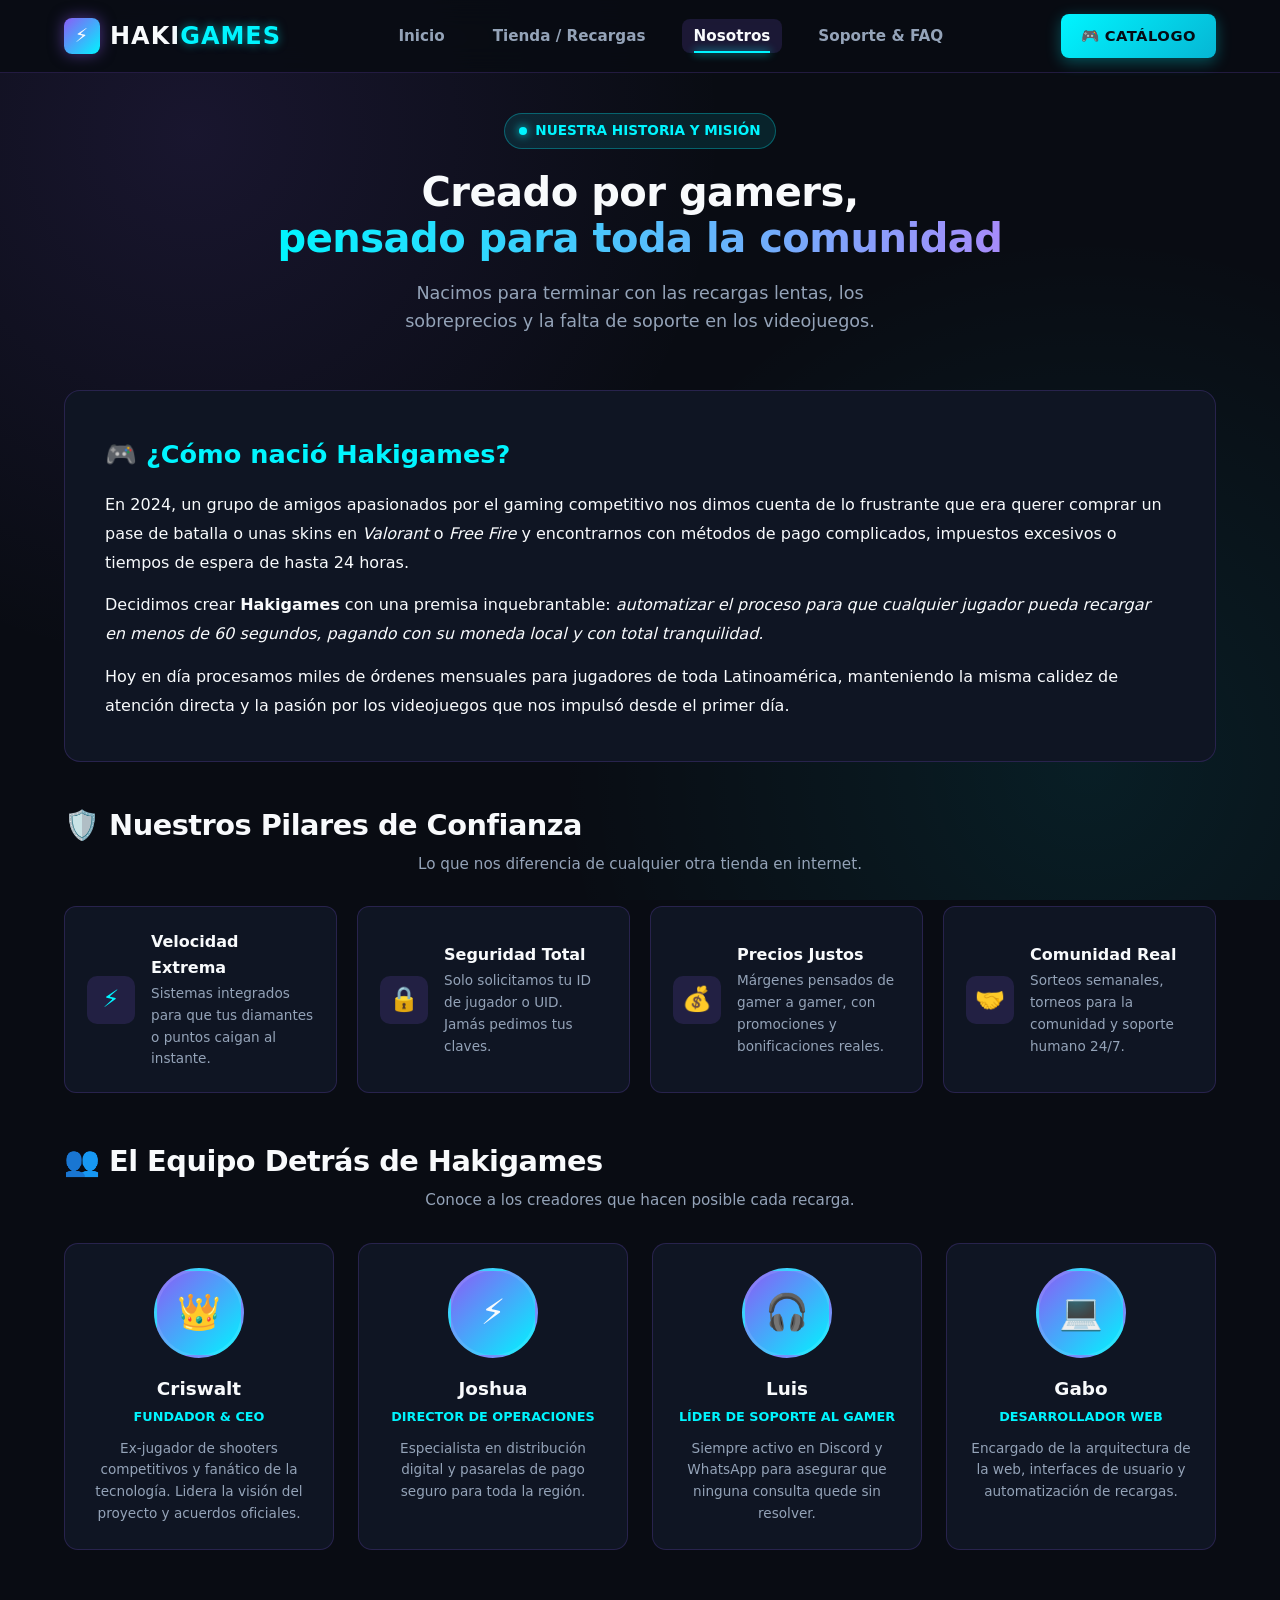
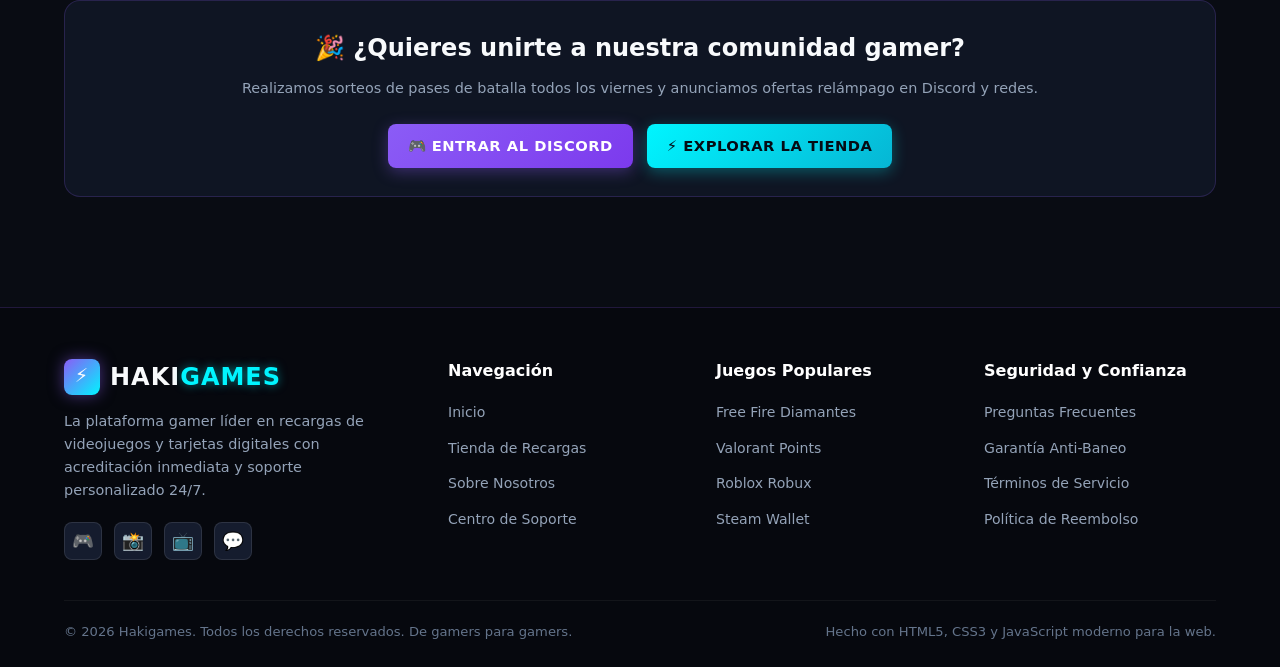
==== sitio_web/nosotros.html @ 8029b472 "docs: completar README con features, estructura y guia de inicio" ====
<!DOCTYPE html>
<html lang="es">
<head>
  <meta charset="UTF-8">
  <meta http-equiv="X-UA-Compatible" content="IE=edge">
  <meta name="viewport" content="width=device-width, initial-scale=1.0">
  <link rel="icon" href="images/html.png">
  <title>Sobre Nosotros | HAKIGAMES</title>
  <!-- Estilos Gamer Modernos -->
  <link rel="stylesheet" href="css/style.css">
</head>
<body>

  <!-- ==========================================
       HEADER & NAVEGACIÓN
       ========================================== -->
  <header class="site-header">
    <div class="container nav-container">
      <a href="index.html" class="brand-logo">
        <span class="logo-icon">⚡</span>
        <span class="brand-name">HAKI<span class="brand-highlight">GAMES</span></span>
      </a>

      <nav class="main-nav">
        <ul>
          <li><a href="index.html">Inicio</a></li>
          <li><a href="tienda.html">Tienda / Recargas</a></li>
          <li><a href="nosotros.html" class="active">Nosotros</a></li>
          <li><a href="contacto.html">Soporte & FAQ</a></li>
        </ul>
      </nav>

      <div class="nav-actions">
        <a href="tienda.html" class="btn btn-cyan">🎮 Catálogo</a>
        <button class="mobile-menu-btn" aria-label="Abrir menú">☰</button>
      </div>
    </div>
  </header>

  <main class="container">
    <!-- ==========================================
         HERO NOSOTROS
         ========================================== -->
    <div class="about-hero">
      <div class="hero-tag">
        <span class="pulse"></span>
        Nuestra Historia y Misión
      </div>
      <h1 class="hero-title" style="font-size: 2.5rem;">
        Creado por gamers, <br>
        <span class="text-gradient">pensado para toda la comunidad</span>
      </h1>
      <p class="hero-subtitle" style="margin: 0 auto 35px;">
        Nacimos para terminar con las recargas lentas, los sobreprecios y la falta de soporte en los videojuegos.
      </p>
    </div>

    <!-- ==========================================
         HISTORIA DE HAKIGAMES
         ========================================== -->
    <section class="story-box">
      <h3>🎮 ¿Cómo nació Hakigames?</h3>
      <p style="margin-bottom: 14px;">
        En 2024, un grupo de amigos apasionados por el gaming competitivo nos dimos cuenta de lo frustrante que era querer comprar un pase de batalla o unas skins en <em>Valorant</em> o <em>Free Fire</em> y encontrarnos con métodos de pago complicados, impuestos excesivos o tiempos de espera de hasta 24 horas.
      </p>
      <p style="margin-bottom: 14px;">
        Decidimos crear <strong>Hakigames</strong> con una premisa inquebrantable: <em>automatizar el proceso para que cualquier jugador pueda recargar en menos de 60 segundos, pagando con su moneda local y con total tranquilidad.</em>
      </p>
      <p>
        Hoy en día procesamos miles de órdenes mensuales para jugadores de toda Latinoamérica, manteniendo la misma calidez de atención directa y la pasión por los videojuegos que nos impulsó desde el primer día.
      </p>
    </section>

    <!-- ==========================================
         NUESTROS PILARES
         ========================================== -->
    <section style="margin-bottom: 45px;">
      <div class="section-title-wrap" style="text-align: center; margin-bottom: 30px;">
        <h2>🛡️ Nuestros Pilares de Confianza</h2>
        <p>Lo que nos diferencia de cualquier otra tienda en internet.</p>
      </div>

      <div class="trust-grid">
        <div class="trust-card">
          <div class="trust-icon">⚡</div>
          <div class="trust-info">
            <h4>Velocidad Extrema</h4>
            <p>Sistemas integrados para que tus diamantes o puntos caigan al instante.</p>
          </div>
        </div>

        <div class="trust-card">
          <div class="trust-icon">🔒</div>
          <div class="trust-info">
            <h4>Seguridad Total</h4>
            <p>Solo solicitamos tu ID de jugador o UID. Jamás pedimos tus claves.</p>
          </div>
        </div>

        <div class="trust-card">
          <div class="trust-icon">💰</div>
          <div class="trust-info">
            <h4>Precios Justos</h4>
            <p>Márgenes pensados de gamer a gamer, con promociones y bonificaciones reales.</p>
          </div>
        </div>

        <div class="trust-card">
          <div class="trust-icon">🤝</div>
          <div class="trust-info">
            <h4>Comunidad Real</h4>
            <p>Sorteos semanales, torneos para la comunidad y soporte humano 24/7.</p>
          </div>
        </div>
      </div>
    </section>

    <!-- ==========================================
         EQUIPO FUNDADOR
         ========================================== -->
    <section style="margin-bottom: 50px;">
      <div class="section-title-wrap" style="text-align: center; margin-bottom: 30px;">
        <h2>👥 El Equipo Detrás de Hakigames</h2>
        <p>Conoce a los creadores que hacen posible cada recarga.</p>
      </div>

      <div class="team-grid">
        <!-- Miembro 1 -->
        <article class="team-card">
          <div class="team-avatar">👑</div>
          <h4>Criswalt</h4>
          <div class="team-role">Fundador & CEO</div>
          <p>Ex-jugador de shooters competitivos y fanático de la tecnología. Lidera la visión del proyecto y acuerdos oficiales.</p>
        </article>

        <!-- Miembro 2 -->
        <article class="team-card">
          <div class="team-avatar">⚡</div>
          <h4>Joshua</h4>
          <div class="team-role">Director de Operaciones</div>
          <p>Especialista en distribución digital y pasarelas de pago seguro para toda la región.</p>
        </article>

        <!-- Miembro 3 -->
        <article class="team-card">
          <div class="team-avatar">🎧</div>
          <h4>Luis</h4>
          <div class="team-role">Líder de Soporte al Gamer</div>
          <p>Siempre activo en Discord y WhatsApp para asegurar que ninguna consulta quede sin resolver.</p>
        </article>

        <!-- Miembro 4 -->
        <article class="team-card">
          <div class="team-avatar">💻</div>
          <h4>Gabo</h4>
          <div class="team-role">Desarrollador Web</div>
          <p>Encargado de la arquitectura de la web, interfaces de usuario y automatización de recargas.</p>
        </article>
      </div>
    </section>

    <!-- ==========================================
         CALL TO ACTION COMUNIDAD
         ========================================== -->
    <section class="payments-box" style="margin-bottom: 50px;">
      <h3 style="font-size: 1.5rem; margin-bottom: 10px;">🎉 ¿Quieres unirte a nuestra comunidad gamer?</h3>
      <p style="margin-bottom: 24px;">
        Realizamos sorteos de pases de batalla todos los viernes y anunciamos ofertas relámpago en Discord y redes.
      </p>
      <div style="display: flex; gap: 14px; justify-content: center; flex-wrap: wrap;">
        <a href="https://discord.com" target="_blank" class="btn btn-primary">🎮 Entrar al Discord</a>
        <a href="tienda.html" class="btn btn-cyan">⚡ Explorar la Tienda</a>
      </div>
    </section>
  </main>

  <!-- ==========================================
       FOOTER UNIFICADO
       ========================================== -->
  <footer class="site-footer">
    <div class="container footer-grid">
      <div class="footer-brand">
        <div class="brand-logo">
          <span class="logo-icon">⚡</span>
          <span class="brand-name">HAKI<span class="brand-highlight">GAMES</span></span>
        </div>
        <p>La plataforma gamer líder en recargas de videojuegos y tarjetas digitales con acreditación inmediata y soporte personalizado 24/7.</p>
        <div class="social-links">
          <a href="https://discord.com" target="_blank" class="social-pill" title="Discord">🎮</a>
          <a href="https://instagram.com" target="_blank" class="social-pill" title="Instagram">📸</a>
          <a href="https://youtube.com" target="_blank" class="social-pill" title="YouTube">📺</a>
          <a href="https://whatsapp.com" target="_blank" class="social-pill" title="WhatsApp">💬</a>
        </div>
      </div>

      <div class="footer-col">
        <h4>Navegación</h4>
        <ul>
          <li><a href="index.html">Inicio</a></li>
          <li><a href="tienda.html">Tienda de Recargas</a></li>
          <li><a href="nosotros.html">Sobre Nosotros</a></li>
          <li><a href="contacto.html">Centro de Soporte</a></li>
        </ul>
      </div>

      <div class="footer-col">
        <h4>Juegos Populares</h4>
        <ul>
          <li><a href="tienda.html">Free Fire Diamantes</a></li>
          <li><a href="tienda.html">Valorant Points</a></li>
          <li><a href="tienda.html">Roblox Robux</a></li>
          <li><a href="tienda.html">Steam Wallet</a></li>
        </ul>
      </div>

      <div class="footer-col">
        <h4>Seguridad y Confianza</h4>
        <ul>
          <li><a href="contacto.html">Preguntas Frecuentes</a></li>
          <li><a href="contacto.html">Garantía Anti-Baneo</a></li>
          <li><a href="contacto.html">Términos de Servicio</a></li>
          <li><a href="contacto.html">Política de Reembolso</a></li>
        </ul>
      </div>
    </div>

    <div class="container footer-bottom">
      <div>© 2026 Hakigames. Todos los derechos reservados. De gamers para gamers.</div>
      <div>Hecho con HTML5, CSS3 y JavaScript moderno para la web.</div>
    </div>
  </footer>

  <script src="js/main.js"></script>
</body>
</html>
---- sitio_web/css/style.css ----
/* ===================================================================
   HAKIGAMES - ESTILOS PRINCIPALES
   Inspirado en el diseño gamer profesional de plataformas como BONOX
   =================================================================== */

:root {
  /* Paleta de colores */
  --bg-dark: #090c13;
  --bg-surface: #0f1523;
  --bg-card: #151c2e;
  --bg-card-hover: #1c253d;
  --border-color: rgba(139, 92, 246, 0.2);
  --border-glow: rgba(0, 245, 255, 0.4);

  /* Acentos */
  --accent-purple: #8b5cf6;
  --accent-purple-light: #a78bfa;
  --accent-cyan: #00f5ff;
  --accent-cyan-dark: #06b6d4;
  --accent-green: #10b981;
  --accent-amber: #f59e0b;
  --accent-red: #ef4444;

  /* Texto */
  --text-primary: #f8fafc;
  --text-secondary: #94a3b8;
  --text-muted: #64748b;

  /* Tipografía y medidas */
  --font-main: 'Segoe UI', system-ui, -apple-system, BlinkMacSystemFont, Roboto, sans-serif;
  --font-gamer: 'Segoe UI', system-ui, sans-serif;
  --transition: all 0.25s cubic-bezier(0.4, 0, 0.2, 1);
  --border-radius: 12px;
  --container-max: 1200px;
}

/* Reset y base */
* {
  margin: 0;
  padding: 0;
  box-sizing: border-box;
}

html {
  scroll-behavior: smooth;
  color-scheme: dark;
}

body {
  font-family: var(--font-main);
  background-color: var(--bg-dark);
  color: var(--text-primary);
  line-height: 1.6;
  min-height: 100vh;
  display: flex;
  flex-direction: column;
  background-image: 
    radial-gradient(circle at 15% 15%, rgba(139, 92, 246, 0.12) 0%, transparent 40%),
    radial-gradient(circle at 85% 85%, rgba(0, 245, 255, 0.08) 0%, transparent 40%);
  background-attachment: fixed;
}

main {
  flex: 1;
}

a {
  color: inherit;
  text-decoration: none;
  transition: var(--transition);
}

img {
  max-width: 100%;
  height: auto;
  display: block;
}

.container {
  width: 90%;
  max-width: var(--container-max);
  margin: 0 auto;
}

/* ===================================================================
   HEADER & NAVEGACIÓN
   =================================================================== */
.site-header {
  position: sticky;
  top: 0;
  z-index: 1000;
  background: rgba(9, 12, 19, 0.88);
  backdrop-filter: blur(14px);
  border-bottom: 1px solid var(--border-color);
}

.nav-container {
  display: flex;
  justify-content: space-between;
  align-items: center;
  height: 72px;
}

/* Logo */
.brand-logo {
  display: flex;
  align-items: center;
  gap: 10px;
  font-size: 1.5rem;
  font-weight: 800;
  letter-spacing: 1px;
  text-transform: uppercase;
}

.brand-logo .logo-icon {
  width: 36px;
  height: 36px;
  background: linear-gradient(135deg, var(--accent-purple), var(--accent-cyan));
  border-radius: 8px;
  display: flex;
  align-items: center;
  justify-content: center;
  font-size: 1.2rem;
  box-shadow: 0 0 15px rgba(139, 92, 246, 0.5);
}

.brand-logo .brand-name {
  color: var(--text-primary);
}

.brand-logo .brand-highlight {
  color: var(--accent-cyan);
  text-shadow: 0 0 10px rgba(0, 245, 255, 0.5);
}

/* Enlaces del Nav */
.main-nav ul {
  display: flex;
  list-style: none;
  gap: 24px;
  align-items: center;
}

.main-nav a {
  font-size: 0.95rem;
  font-weight: 600;
  color: var(--text-secondary);
  padding: 8px 12px;
  border-radius: 8px;
  position: relative;
}

.main-nav a:hover,
.main-nav a.active {
  color: var(--text-primary);
  background: rgba(139, 92, 246, 0.15);
}

.main-nav a.active::after {
  content: '';
  position: absolute;
  bottom: 0;
  left: 12px;
  right: 12px;
  height: 2px;
  background: var(--accent-cyan);
  box-shadow: 0 0 8px var(--accent-cyan);
}

.nav-actions {
  display: flex;
  align-items: center;
  gap: 14px;
}

/* Botón de acción destacado */
.btn {
  display: inline-flex;
  align-items: center;
  justify-content: center;
  gap: 8px;
  padding: 10px 20px;
  border-radius: 8px;
  font-weight: 700;
  font-size: 0.92rem;
  cursor: pointer;
  transition: var(--transition);
  border: none;
  outline: none;
  text-transform: uppercase;
  letter-spacing: 0.5px;
}

.btn-primary {
  background: linear-gradient(135deg, var(--accent-purple), #7c3aed);
  color: #fff;
  box-shadow: 0 4px 15px rgba(139, 92, 246, 0.35);
}

.btn-primary:hover {
  background: linear-gradient(135deg, #9333ea, var(--accent-cyan));
  box-shadow: 0 6px 20px rgba(0, 245, 255, 0.4);
  transform: translateY(-2px);
}

.btn-cyan {
  background: linear-gradient(135deg, var(--accent-cyan), var(--accent-cyan-dark));
  color: #050b14;
  box-shadow: 0 4px 15px rgba(0, 245, 255, 0.3);
}

.btn-cyan:hover {
  background: linear-gradient(135deg, #38bdf8, var(--accent-purple));
  color: #fff;
  transform: translateY(-2px);
}

.btn-outline {
  background: transparent;
  color: var(--text-primary);
  border: 1px solid var(--border-color);
}

.btn-outline:hover {
  background: rgba(139, 92, 246, 0.1);
  border-color: var(--accent-purple);
  color: var(--accent-cyan);
}

/* Botón menú móvil */
.mobile-menu-btn {
  display: none;
  background: transparent;
  border: none;
  color: var(--text-primary);
  font-size: 1.5rem;
  cursor: pointer;
}

/* ===================================================================
   HERO BANNER (BONOX STYLE)
   =================================================================== */
.hero-section {
  padding: 50px 0 40px;
  position: relative;
  overflow: hidden;
}

.hero-banner {
  background: linear-gradient(135deg, rgba(21, 28, 46, 0.9) 0%, rgba(15, 21, 35, 0.95) 100%),
              radial-gradient(circle at top right, rgba(139, 92, 246, 0.3), transparent 70%);
  border: 1px solid var(--border-color);
  border-radius: 18px;
  padding: 50px 40px;
  display: grid;
  grid-template-columns: 1.2fr 1fr;
  gap: 40px;
  align-items: center;
  box-shadow: 0 20px 40px rgba(0, 0, 0, 0.5);
  position: relative;
}

.hero-tag {
  display: inline-flex;
  align-items: center;
  gap: 8px;
  background: rgba(0, 245, 255, 0.1);
  color: var(--accent-cyan);
  border: 1px solid rgba(0, 245, 255, 0.3);
  padding: 6px 14px;
  border-radius: 30px;
  font-size: 0.85rem;
  font-weight: 700;
  text-transform: uppercase;
  margin-bottom: 20px;
}

.hero-tag .pulse {
  width: 8px;
  height: 8px;
  background: var(--accent-cyan);
  border-radius: 50%;
  box-shadow: 0 0 10px var(--accent-cyan);
  animation: pulse 1.8s infinite;
}

@keyframes pulse {
  0%, 100% { opacity: 1; transform: scale(1); }
  50% { opacity: 0.4; transform: scale(1.3); }
}

.hero-title {
  font-size: 2.8rem;
  font-weight: 800;
  line-height: 1.15;
  margin-bottom: 18px;
  letter-spacing: -0.5px;
}

.hero-title .text-gradient {
  background: linear-gradient(90deg, var(--accent-cyan), var(--accent-purple-light));
  -webkit-background-clip: text;
  -webkit-text-fill-color: transparent;
}

.hero-subtitle {
  font-size: 1.1rem;
  color: var(--text-secondary);
  margin-bottom: 30px;
  max-width: 500px;
}

.hero-buttons {
  display: flex;
  gap: 16px;
  flex-wrap: wrap;
}

.hero-visual {
  position: relative;
  display: flex;
  justify-content: center;
  align-items: center;
}

.hero-card-preview {
  background: var(--bg-surface);
  border: 1px solid var(--border-glow);
  border-radius: 16px;
  padding: 24px;
  width: 100%;
  max-width: 380px;
  box-shadow: 0 15px 35px rgba(0, 0, 0, 0.6), 0 0 25px rgba(139, 92, 246, 0.25);
}

.preview-badge {
  background: var(--accent-purple);
  color: #fff;
  font-size: 0.75rem;
  font-weight: 800;
  padding: 4px 10px;
  border-radius: 6px;
  display: inline-block;
  margin-bottom: 14px;
}

.preview-game-img {
  width: 100%;
  height: 180px;
  object-fit: cover;
  border-radius: 10px;
  margin-bottom: 16px;
}

.preview-meta {
  display: flex;
  justify-content: space-between;
  align-items: center;
  margin-bottom: 16px;
}

.preview-price {
  font-size: 1.4rem;
  font-weight: 800;
  color: var(--accent-cyan);
}

/* ===================================================================
   INSIGNIAS DE CONFIANZA / STATS
   =================================================================== */
.trust-badges-section {
  padding: 20px 0 40px;
}

.trust-grid {
  display: grid;
  grid-template-columns: repeat(auto-fit, minmax(240px, 1fr));
  gap: 20px;
}

.trust-card {
  background: var(--bg-surface);
  border: 1px solid var(--border-color);
  border-radius: var(--border-radius);
  padding: 22px;
  display: flex;
  align-items: center;
  gap: 16px;
  transition: var(--transition);
}

.trust-card:hover {
  transform: translateY(-3px);
  border-color: var(--accent-purple);
  box-shadow: 0 8px 20px rgba(139, 92, 246, 0.15);
}

.trust-icon {
  width: 48px;
  height: 48px;
  border-radius: 10px;
  background: rgba(139, 92, 246, 0.15);
  display: flex;
  align-items: center;
  justify-content: center;
  font-size: 1.5rem;
  color: var(--accent-cyan);
  flex-shrink: 0;
}

.trust-info h4 {
  font-size: 1rem;
  font-weight: 700;
  margin-bottom: 3px;
}

.trust-info p {
  font-size: 0.85rem;
  color: var(--text-secondary);
}

/* ===================================================================
   SECCIONES Y ENCABEZADOS COMUNES
   =================================================================== */
.section-header {
  display: flex;
  justify-content: space-between;
  align-items: flex-end;
  margin-bottom: 28px;
  border-bottom: 1px solid rgba(255, 255, 255, 0.06);
  padding-bottom: 14px;
}

.section-title-wrap h2 {
  font-size: 1.8rem;
  font-weight: 800;
  letter-spacing: -0.5px;
  display: flex;
  align-items: center;
  gap: 10px;
}

.section-title-wrap p {
  color: var(--text-secondary);
  font-size: 0.95rem;
  margin-top: 4px;
}

.view-all-link {
  color: var(--accent-cyan);
  font-weight: 700;
  font-size: 0.9rem;
  display: flex;
  align-items: center;
  gap: 6px;
}

.view-all-link:hover {
  text-decoration: underline;
  color: #fff;
}

/* ===================================================================
   TARJETAS DE JUEGOS (BONOX CATALOG GRID)
   =================================================================== */
.games-grid {
  display: grid;
  grid-template-columns: repeat(auto-fill, minmax(260px, 1fr));
  gap: 22px;
  margin-bottom: 40px;
}

.game-card {
  background: var(--bg-surface);
  border: 1px solid var(--border-color);
  border-radius: 14px;
  overflow: hidden;
  transition: var(--transition);
  display: flex;
  flex-direction: column;
  position: relative;
}

.game-card:hover {
  transform: translateY(-6px);
  border-color: var(--border-glow);
  box-shadow: 0 12px 28px rgba(0, 0, 0, 0.6), 0 0 18px rgba(0, 245, 255, 0.2);
}

.game-card-img-wrap {
  position: relative;
  height: 160px;
  overflow: hidden;
  background: #0f172a;
}

.game-card-img-wrap img {
  width: 100%;
  height: 100%;
  object-fit: cover;
  transition: transform 0.4s ease;
}

.game-card:hover .game-card-img-wrap img {
  transform: scale(1.06);
}

.game-tag-badge {
  position: absolute;
  top: 10px;
  left: 10px;
  background: rgba(9, 12, 19, 0.85);
  backdrop-filter: blur(6px);
  color: var(--accent-cyan);
  border: 1px solid rgba(0, 245, 255, 0.4);
  font-size: 0.72rem;
  font-weight: 800;
  padding: 3px 8px;
  border-radius: 6px;
  text-transform: uppercase;
  letter-spacing: 0.5px;
}

.game-discount-badge {
  position: absolute;
  top: 10px;
  right: 10px;
  background: linear-gradient(135deg, #ef4444, #dc2626);
  color: #fff;
  font-size: 0.72rem;
  font-weight: 800;
  padding: 3px 8px;
  border-radius: 6px;
}

.game-card-body {
  padding: 18px;
  display: flex;
  flex-direction: column;
  flex: 1;
}

.game-category {
  font-size: 0.75rem;
  font-weight: 700;
  color: var(--accent-purple-light);
  text-transform: uppercase;
  margin-bottom: 4px;
}

.game-title {
  font-size: 1.15rem;
  font-weight: 700;
  margin-bottom: 6px;
  color: var(--text-primary);
}

.game-desc {
  font-size: 0.82rem;
  color: var(--text-secondary);
  margin-bottom: 14px;
  flex: 1;
}

.game-card-footer {
  display: flex;
  justify-content: space-between;
  align-items: center;
  border-top: 1px solid rgba(255, 255, 255, 0.06);
  padding-top: 12px;
  margin-top: auto;
}

.game-price-label {
  font-size: 0.72rem;
  color: var(--text-muted);
  text-transform: uppercase;
}

.game-price-val {
  font-size: 1.05rem;
  font-weight: 800;
  color: var(--accent-cyan);
}

.btn-recharge {
  padding: 7px 14px;
  font-size: 0.8rem;
  border-radius: 6px;
}

/* ===================================================================
   MÉTODOS DE PAGO
   =================================================================== */
.payments-section {
  padding: 30px 0 50px;
}

.payments-box {
  background: var(--bg-surface);
  border: 1px solid var(--border-color);
  border-radius: 16px;
  padding: 28px 32px;
  text-align: center;
}

.payments-box h3 {
  font-size: 1.25rem;
  margin-bottom: 8px;
}

.payments-box p {
  color: var(--text-secondary);
  font-size: 0.9rem;
  margin-bottom: 22px;
}

.payment-badges {
  display: flex;
  justify-content: center;
  align-items: center;
  gap: 16px;
  flex-wrap: wrap;
}

.pay-badge {
  background: var(--bg-card);
  border: 1px solid rgba(255, 255, 255, 0.08);
  padding: 8px 18px;
  border-radius: 8px;
  font-size: 0.88rem;
  font-weight: 700;
  color: var(--text-primary);
  display: flex;
  align-items: center;
  gap: 8px;
  transition: var(--transition);
}

.pay-badge:hover {
  border-color: var(--accent-cyan);
  background: var(--bg-card-hover);
}

/* ===================================================================
   FILTROS DE TIENDA (tienda.html)
   =================================================================== */
.filter-bar {
  display: flex;
  gap: 10px;
  margin-bottom: 28px;
  flex-wrap: wrap;
}

.filter-btn {
  background: var(--bg-surface);
  border: 1px solid var(--border-color);
  color: var(--text-secondary);
  padding: 8px 18px;
  border-radius: 8px;
  font-size: 0.88rem;
  font-weight: 600;
  cursor: pointer;
  transition: var(--transition);
}

.filter-btn:hover,
.filter-btn.active {
  background: var(--accent-purple);
  color: #fff;
  border-color: var(--accent-purple);
  box-shadow: 0 2px 10px rgba(139, 92, 246, 0.3);
}

/* Tabla de cotización moderna */
.gamer-table-wrap {
  background: var(--bg-surface);
  border: 1px solid var(--border-color);
  border-radius: 14px;
  overflow: hidden;
  margin-top: 30px;
  box-shadow: 0 10px 30px rgba(0, 0, 0, 0.4);
}

.gamer-table {
  width: 100%;
  border-collapse: collapse;
  text-align: left;
}

.gamer-table th {
  background: var(--bg-card);
  color: var(--accent-cyan);
  font-size: 0.82rem;
  text-transform: uppercase;
  letter-spacing: 0.5px;
  padding: 14px 20px;
  border-bottom: 1px solid var(--border-color);
}

.gamer-table td {
  padding: 14px 20px;
  border-bottom: 1px solid rgba(255, 255, 255, 0.05);
  font-size: 0.9rem;
}

.gamer-table tr:hover td {
  background: rgba(139, 92, 246, 0.06);
}

.badge-status {
  display: inline-block;
  padding: 3px 8px;
  border-radius: 4px;
  font-size: 0.75rem;
  font-weight: 700;
  text-transform: uppercase;
}

.badge-instant {
  background: rgba(16, 185, 129, 0.15);
  color: var(--accent-green);
  border: 1px solid rgba(16, 185, 129, 0.3);
}

/* ===================================================================
   SOPORTE Y FORMULARIO (contacto.html)
   =================================================================== */
.support-hero {
  text-align: center;
  padding: 40px 0 30px;
}

.support-channels {
  display: grid;
  grid-template-columns: repeat(auto-fit, minmax(280px, 1fr));
  gap: 20px;
  margin-bottom: 40px;
}

.channel-card {
  background: var(--bg-surface);
  border: 1px solid var(--border-color);
  border-radius: 14px;
  padding: 24px;
  text-align: center;
  transition: var(--transition);
}

.channel-card:hover {
  transform: translateY(-4px);
  border-color: var(--accent-cyan);
  box-shadow: 0 10px 25px rgba(0, 245, 255, 0.15);
}

.channel-icon {
  font-size: 2.2rem;
  margin-bottom: 12px;
}

.support-layout {
  display: grid;
  grid-template-columns: 1.2fr 1fr;
  gap: 36px;
  margin-bottom: 50px;
}

.gamer-form {
  background: var(--bg-surface);
  border: 1px solid var(--border-color);
  border-radius: 16px;
  padding: 30px;
}

.form-group {
  margin-bottom: 18px;
}

.form-group label {
  display: block;
  font-size: 0.88rem;
  font-weight: 600;
  margin-bottom: 6px;
  color: var(--text-primary);
}

.form-control {
  width: 100%;
  background: var(--bg-card);
  border: 1px solid rgba(255, 255, 255, 0.1);
  border-radius: 8px;
  padding: 12px 14px;
  color: #fff;
  font-family: inherit;
  font-size: 0.92rem;
  transition: var(--transition);
}

.form-control:focus {
  outline: none;
  border-color: var(--accent-cyan);
  box-shadow: 0 0 10px rgba(0, 245, 255, 0.25);
  background: #192238;
}

/* Acordeón FAQ */
.faq-wrap {
  background: var(--bg-surface);
  border: 1px solid var(--border-color);
  border-radius: 16px;
  padding: 30px;
}

.faq-item {
  border-bottom: 1px solid rgba(255, 255, 255, 0.08);
  margin-bottom: 12px;
  padding-bottom: 12px;
}

.faq-question {
  width: 100%;
  background: none;
  border: none;
  color: var(--text-primary);
  font-size: 1rem;
  font-weight: 700;
  text-align: left;
  padding: 8px 0;
  cursor: pointer;
  display: flex;
  justify-content: space-between;
  align-items: center;
}

.faq-question:hover {
  color: var(--accent-cyan);
}

.faq-answer {
  max-height: 0;
  overflow: hidden;
  transition: max-height 0.3s ease;
  color: var(--text-secondary);
  font-size: 0.9rem;
}

.faq-item.open .faq-answer {
  max-height: 250px;
  margin-top: 8px;
}

.faq-item.open .faq-icon {
  transform: rotate(45deg);
  color: var(--accent-cyan);
}

.faq-icon {
  transition: transform 0.25s ease;
  font-size: 1.2rem;
}

/* ===================================================================
   NOSOTROS / EQUIPO (nosotros.html)
   =================================================================== */
.about-hero {
  padding: 40px 0 20px;
  text-align: center;
}

.story-box {
  background: var(--bg-surface);
  border: 1px solid var(--border-color);
  border-radius: 16px;
  padding: 40px;
  margin-bottom: 40px;
  line-height: 1.8;
}

.story-box h3 {
  font-size: 1.6rem;
  margin-bottom: 14px;
  color: var(--accent-cyan);
}

.team-grid {
  display: grid;
  grid-template-columns: repeat(auto-fit, minmax(240px, 1fr));
  gap: 24px;
  margin-bottom: 50px;
}

.team-card {
  background: var(--bg-surface);
  border: 1px solid var(--border-color);
  border-radius: 14px;
  padding: 24px;
  text-align: center;
  transition: var(--transition);
}

.team-card:hover {
  transform: translateY(-5px);
  border-color: var(--accent-purple);
  box-shadow: 0 10px 25px rgba(139, 92, 246, 0.2);
}

.team-avatar {
  width: 90px;
  height: 90px;
  border-radius: 50%;
  margin: 0 auto 16px;
  background: linear-gradient(135deg, var(--accent-purple), var(--accent-cyan));
  display: flex;
  align-items: center;
  justify-content: center;
  font-size: 2.2rem;
  border: 3px solid rgba(255, 255, 255, 0.1);
}

.team-card h4 {
  font-size: 1.15rem;
  margin-bottom: 4px;
}

.team-role {
  font-size: 0.8rem;
  color: var(--accent-cyan);
  font-weight: 700;
  text-transform: uppercase;
  margin-bottom: 10px;
}

.team-card p {
  font-size: 0.85rem;
  color: var(--text-secondary);
}

/* ===================================================================
   MODAL DE RECARGA INTERACTIVO (Vanilla JS)
   =================================================================== */
.modal-overlay {
  position: fixed;
  inset: 0;
  background: rgba(0, 0, 0, 0.75);
  backdrop-filter: blur(6px);
  display: flex;
  align-items: center;
  justify-content: center;
  z-index: 2000;
  opacity: 0;
  visibility: hidden;
  transition: var(--transition);
  padding: 20px;
}

.modal-overlay.active {
  opacity: 1;
  visibility: visible;
}

.modal-content {
  background: var(--bg-surface);
  border: 1px solid var(--border-glow);
  border-radius: 18px;
  width: 100%;
  max-width: 520px;
  padding: 30px;
  position: relative;
  box-shadow: 0 20px 50px rgba(0, 0, 0, 0.8), 0 0 30px rgba(0, 245, 255, 0.2);
  transform: scale(0.92);
  transition: var(--transition);
}

.modal-overlay.active .modal-content {
  transform: scale(1);
}

.modal-close-btn {
  position: absolute;
  top: 18px;
  right: 18px;
  background: var(--bg-card);
  border: none;
  color: var(--text-secondary);
  font-size: 1.2rem;
  width: 32px;
  height: 32px;
  border-radius: 50%;
  cursor: pointer;
  display: flex;
  align-items: center;
  justify-content: center;
}

.modal-close-btn:hover {
  color: #fff;
  background: var(--accent-red);
}

.modal-packages-grid {
  display: grid;
  grid-template-columns: repeat(2, 1fr);
  gap: 10px;
  margin: 16px 0;
}

.package-option {
  background: var(--bg-card);
  border: 1px solid rgba(255, 255, 255, 0.08);
  border-radius: 10px;
  padding: 12px;
  text-align: center;
  cursor: pointer;
  transition: var(--transition);
}

.package-option:hover,
.package-option.selected {
  border-color: var(--accent-cyan);
  background: rgba(0, 245, 255, 0.08);
}

.pkg-amount {
  font-size: 1rem;
  font-weight: 800;
  color: #fff;
  display: block;
}

.pkg-price {
  font-size: 0.85rem;
  color: var(--accent-cyan);
  font-weight: 700;
}

/* ===================================================================
   FOOTER (UNIFICADO EN TODAS LAS PÁGINAS)
   =================================================================== */
.site-footer {
  background: #06080e;
  border-top: 1px solid var(--border-color);
  padding: 50px 0 25px;
  margin-top: 60px;
}

.footer-grid {
  display: grid;
  grid-template-columns: 1.5fr repeat(3, 1fr);
  gap: 36px;
  margin-bottom: 40px;
}

.footer-brand p {
  color: var(--text-secondary);
  font-size: 0.9rem;
  margin: 14px 0 20px;
  max-width: 300px;
}

.social-links {
  display: flex;
  gap: 12px;
}

.social-pill {
  width: 38px;
  height: 38px;
  border-radius: 8px;
  background: var(--bg-card);
  border: 1px solid rgba(255, 255, 255, 0.1);
  display: flex;
  align-items: center;
  justify-content: center;
  font-size: 1.1rem;
  color: var(--text-secondary);
  transition: var(--transition);
}

.social-pill:hover {
  background: var(--accent-purple);
  color: #fff;
  transform: translateY(-2px);
  border-color: var(--accent-purple);
}

.footer-col h4 {
  font-size: 1rem;
  font-weight: 700;
  margin-bottom: 16px;
  color: #fff;
}

.footer-col ul {
  list-style: none;
}

.footer-col li {
  margin-bottom: 10px;
}

.footer-col a {
  color: var(--text-secondary);
  font-size: 0.88rem;
}

.footer-col a:hover {
  color: var(--accent-cyan);
  padding-left: 4px;
}

.footer-bottom {
  border-top: 1px solid rgba(255, 255, 255, 0.05);
  padding-top: 20px;
  display: flex;
  justify-content: space-between;
  align-items: center;
  font-size: 0.82rem;
  color: var(--text-muted);
  flex-wrap: wrap;
  gap: 12px;
}

/* ===================================================================
   RESPONSIVE DESIGN
   =================================================================== */
@media (max-width: 900px) {
  .hero-banner {
    grid-template-columns: 1fr;
    text-align: center;
    padding: 35px 24px;
  }

  .hero-subtitle {
    margin: 0 auto 24px;
  }

  .hero-buttons {
    justify-content: center;
  }

  .hero-visual {
    margin-top: 20px;
  }

  .support-layout {
    grid-template-columns: 1fr;
  }

  .footer-grid {
    grid-template-columns: 1fr 1fr;
  }
}

@media (max-width: 680px) {
  .nav-container {
    height: 64px;
  }

  .mobile-menu-btn {
    display: block;
  }

  .main-nav {
    position: fixed;
    top: 64px;
    left: 0;
    right: 0;
    background: rgba(9, 12, 19, 0.98);
    backdrop-filter: blur(16px);
    border-bottom: 1px solid var(--border-color);
    padding: 20px;
    transform: translateY(-150%);
    transition: transform 0.3s ease;
    z-index: 999;
  }

  .main-nav.mobile-active {
    transform: translateY(0);
  }

  .main-nav ul {
    flex-direction: column;
    gap: 12px;
    align-items: stretch;
  }

  .main-nav a {
    text-align: center;
    padding: 12px;
  }

  .nav-actions .btn {
    display: none;
  }

  .hero-title {
    font-size: 2.1rem;
  }

  .footer-grid {
    grid-template-columns: 1fr;
  }
}
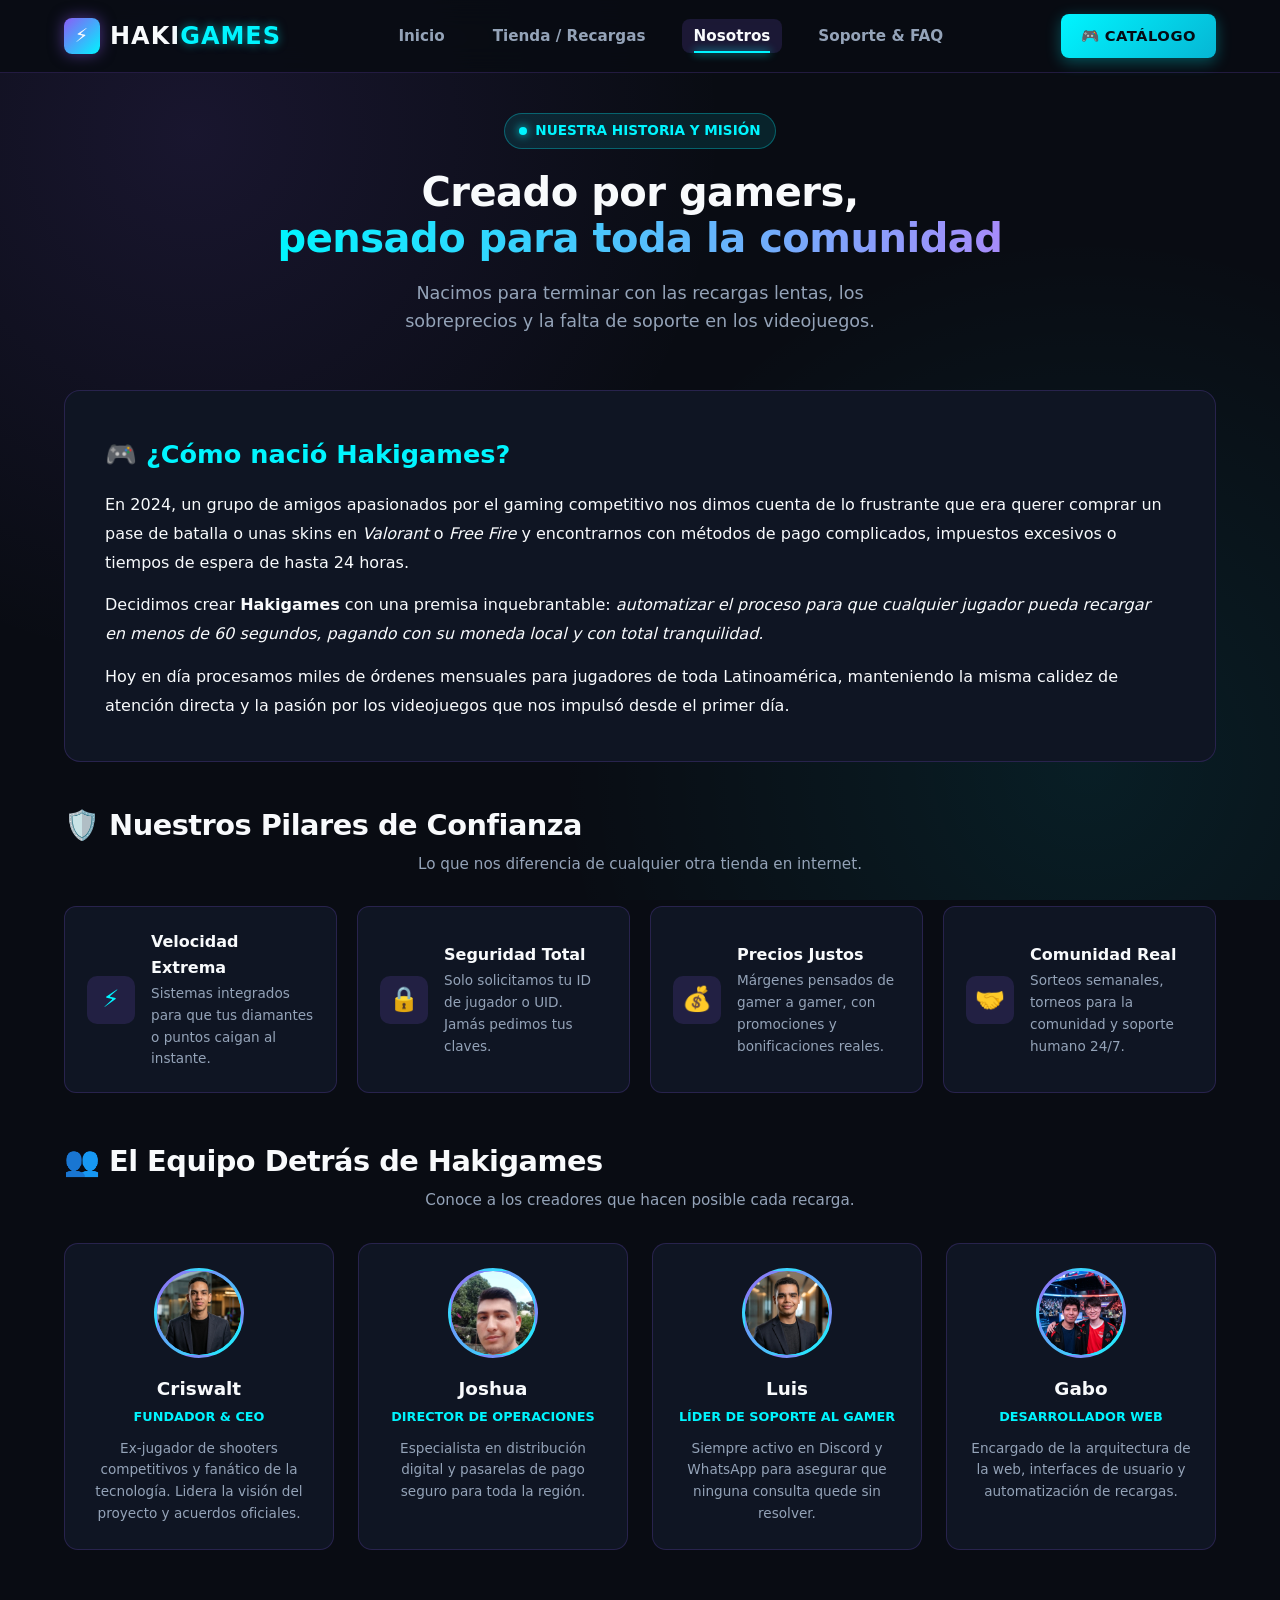
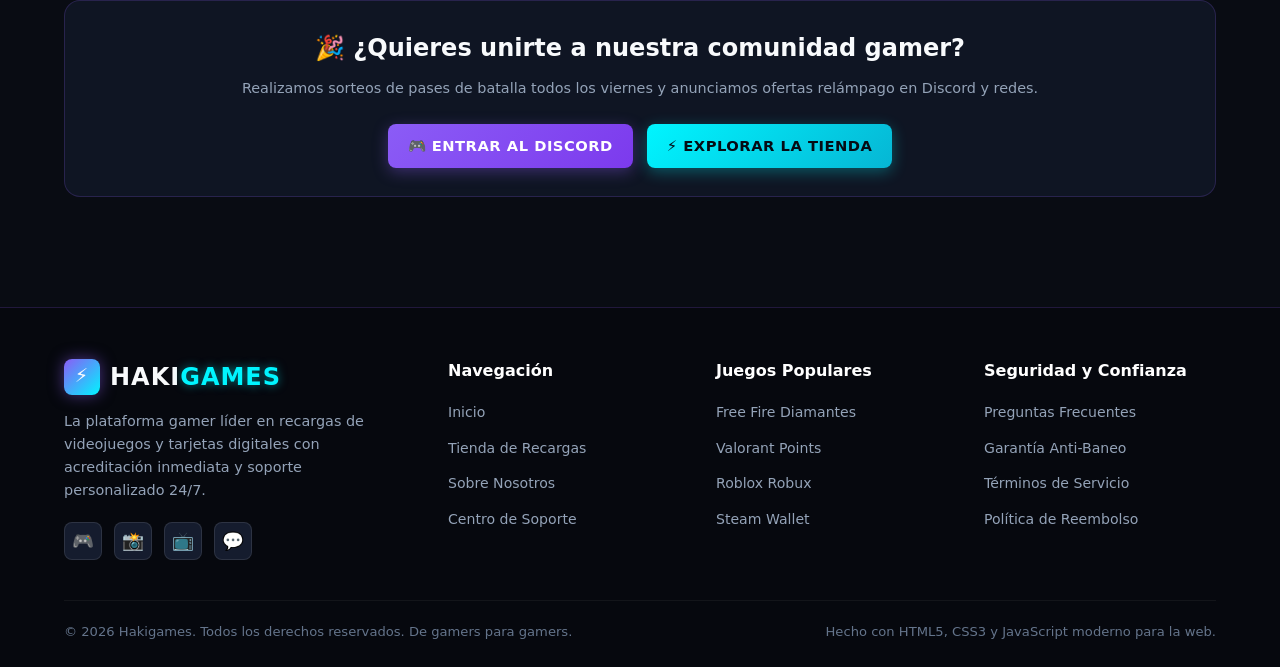
==== commit 9e8304e9: "feat(nosotros): agregar fotos del equipo fundador y visor interactivo lightbox" ====
--- a/sitio_web/nosotros.html
+++ b/sitio_web/nosotros.html
@@ -127,7 +127,9 @@
       <div class="team-grid">
         <!-- Miembro 1 -->
         <article class="team-card">
-          <div class="team-avatar">👑</div>
+          <div class="team-avatar">
+            <img src="images/criswalt_ceo.jpg" alt="Criswalt - Fundador & CEO">
+          </div>
           <h4>Criswalt</h4>
           <div class="team-role">Fundador & CEO</div>
           <p>Ex-jugador de shooters competitivos y fanático de la tecnología. Lidera la visión del proyecto y acuerdos oficiales.</p>
@@ -135,7 +137,9 @@
 
         <!-- Miembro 2 -->
         <article class="team-card">
-          <div class="team-avatar">⚡</div>
+          <div class="team-avatar">
+            <img src="images/joshua_operaciones.jpg" alt="Joshua - Director de Operaciones" style="object-position: center 42%;">
+          </div>
           <h4>Joshua</h4>
           <div class="team-role">Director de Operaciones</div>
           <p>Especialista en distribución digital y pasarelas de pago seguro para toda la región.</p>
@@ -143,7 +147,9 @@
 
         <!-- Miembro 3 -->
         <article class="team-card">
-          <div class="team-avatar">🎧</div>
+          <div class="team-avatar">
+            <img src="images/luis_soporte.jpg" alt="Luis - Líder de Soporte al Gamer">
+          </div>
           <h4>Luis</h4>
           <div class="team-role">Líder de Soporte al Gamer</div>
           <p>Siempre activo en Discord y WhatsApp para asegurar que ninguna consulta quede sin resolver.</p>
@@ -151,7 +157,9 @@
 
         <!-- Miembro 4 -->
         <article class="team-card">
-          <div class="team-avatar">💻</div>
+          <div class="team-avatar">
+            <img src="images/faker_team.jpg" alt="Gabo - Desarrollador Web">
+          </div>
           <h4>Gabo</h4>
           <div class="team-role">Desarrollador Web</div>
           <p>Encargado de la arquitectura de la web, interfaces de usuario y automatización de recargas.</p>
@@ -230,6 +238,16 @@
     </div>
   </footer>
 
+  <!-- Modal Lightbox para ampliar la foto del miembro del equipo -->
+  <div class="avatar-modal-overlay" id="avatarModal">
+    <div class="avatar-modal-card">
+      <button class="modal-close-btn" id="closeAvatarModal" aria-label="Cerrar vista grande">✕</button>
+      <img id="avatarModalImg" src="" alt="Foto ampliada del miembro" class="avatar-modal-img">
+      <h3 id="avatarModalName" style="font-size: 1.35rem; margin-bottom: 4px; color: var(--text-primary);"></h3>
+      <p id="avatarModalRole" style="color: var(--accent-cyan); font-size: 0.85rem; font-weight: 700; text-transform: uppercase; letter-spacing: 0.5px;"></p>
+    </div>
+  </div>
+
   <script src="js/main.js"></script>
 </body>
 </html>
--- a/sitio_web/css/style.css
+++ b/sitio_web/css/style.css
@@ -915,6 +915,76 @@
   justify-content: center;
   font-size: 2.2rem;
   border: 3px solid rgba(255, 255, 255, 0.1);
+  overflow: hidden;
+  cursor: pointer;
+  transition: var(--transition);
+}
+
+.team-avatar:hover {
+  transform: scale(1.08);
+  border-color: var(--accent-cyan);
+  box-shadow: 0 0 20px rgba(0, 245, 255, 0.45);
+}
+
+.team-avatar img {
+  width: 100%;
+  height: 100%;
+  object-fit: cover;
+  border-radius: 50%;
+  transition: transform 0.3s ease;
+}
+
+.team-avatar:hover img {
+  transform: scale(1.05);
+}
+
+/* Modal Lightbox para fotos ampliadas */
+.avatar-modal-overlay {
+  position: fixed;
+  inset: 0;
+  background: rgba(4, 7, 13, 0.88);
+  backdrop-filter: blur(10px);
+  display: flex;
+  align-items: center;
+  justify-content: center;
+  z-index: 3000;
+  opacity: 0;
+  visibility: hidden;
+  transition: var(--transition);
+  padding: 20px;
+}
+
+.avatar-modal-overlay.active {
+  opacity: 1;
+  visibility: visible;
+}
+
+.avatar-modal-card {
+  background: var(--bg-surface);
+  border: 1px solid var(--border-glow);
+  border-radius: 20px;
+  padding: 24px;
+  max-width: 480px;
+  width: 100%;
+  text-align: center;
+  position: relative;
+  box-shadow: 0 25px 60px rgba(0, 0, 0, 0.95), 0 0 35px rgba(0, 245, 255, 0.3);
+  transform: scale(0.9);
+  transition: var(--transition);
+}
+
+.avatar-modal-overlay.active .avatar-modal-card {
+  transform: scale(1);
+}
+
+.avatar-modal-img {
+  width: 100%;
+  max-height: 440px;
+  object-fit: contain;
+  border-radius: 14px;
+  margin-bottom: 16px;
+  background: #0b0f1a;
+  border: 1px solid rgba(255, 255, 255, 0.08);
 }
 
 .team-card h4 {
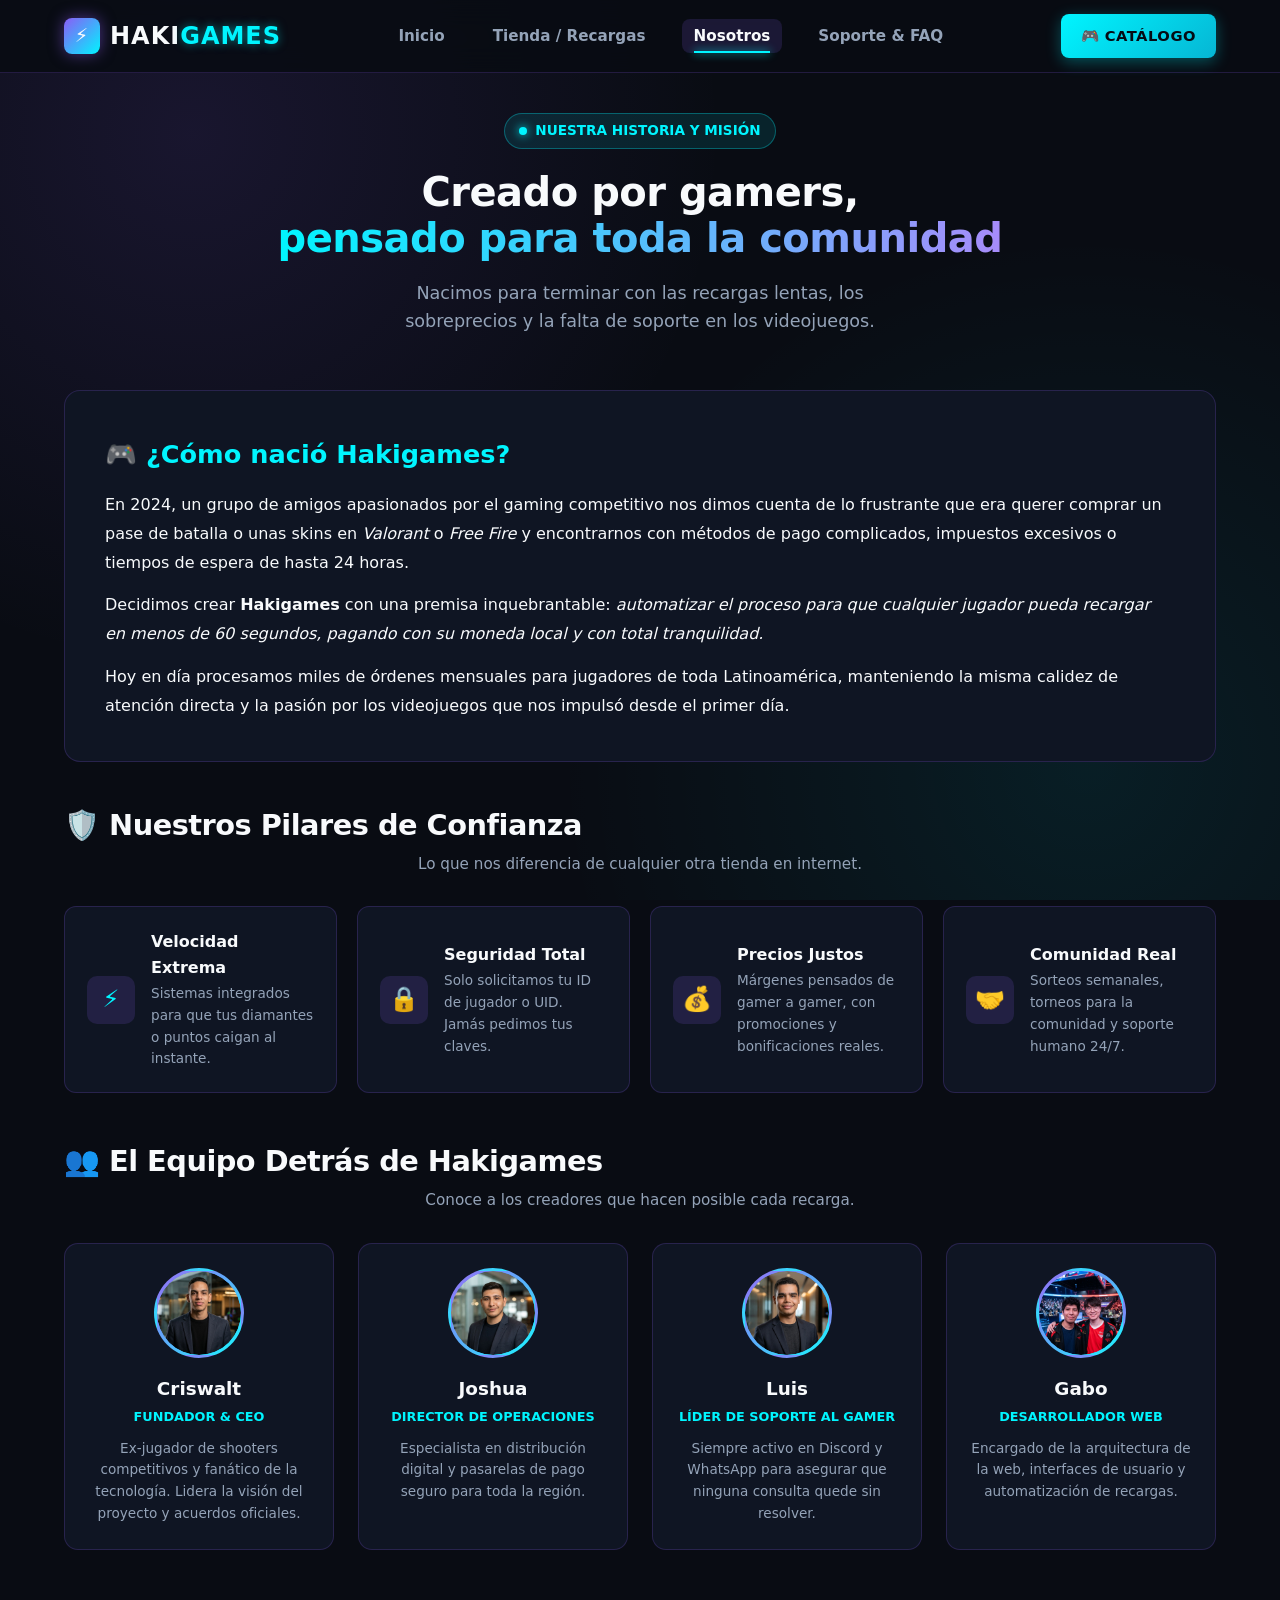
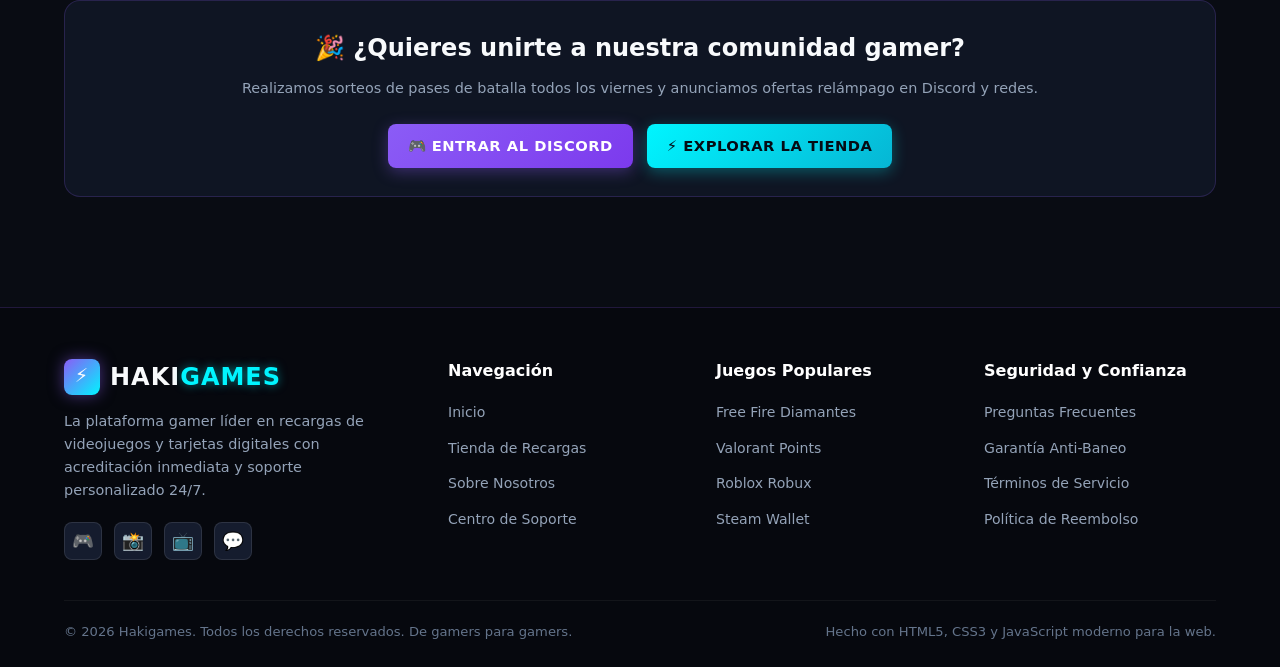
==== commit 9c5d25e3: "feat(nosotros): actualizar foto ejecutiva de Joshua (Director de Operaciones)" ====
--- a/sitio_web/nosotros.html
+++ b/sitio_web/nosotros.html
@@ -138,7 +138,7 @@
         <!-- Miembro 2 -->
         <article class="team-card">
           <div class="team-avatar">
-            <img src="images/joshua_operaciones.jpg" alt="Joshua - Director de Operaciones" style="object-position: center 42%;">
+            <img src="images/joshua_operaciones.jpg" alt="Joshua - Director de Operaciones">
           </div>
           <h4>Joshua</h4>
           <div class="team-role">Director de Operaciones</div>
@@ -242,7 +242,7 @@
   <div class="avatar-modal-overlay" id="avatarModal">
     <div class="avatar-modal-card">
       <button class="modal-close-btn" id="closeAvatarModal" aria-label="Cerrar vista grande">✕</button>
-      <img id="avatarModalImg" src="" alt="Foto ampliada del miembro" class="avatar-modal-img">
+      <img id="avatarModalImg" src="data:image/svg+xml,%3Csvg xmlns='http://www.w3.org/2000/svg' viewBox='0 0 1 1'%3E%3C/svg%3E" alt="Foto ampliada del miembro" class="avatar-modal-img">
       <h3 id="avatarModalName" style="font-size: 1.35rem; margin-bottom: 4px; color: var(--text-primary);"></h3>
       <p id="avatarModalRole" style="color: var(--accent-cyan); font-size: 0.85rem; font-weight: 700; text-transform: uppercase; letter-spacing: 0.5px;"></p>
     </div>
--- a/sitio_web/css/style.css
+++ b/sitio_web/css/style.css
@@ -1191,6 +1191,184 @@
 }
 
 /* ===================================================================
+   OFERTAS ESPECIALES CON SKIN + PASES DE BATALLA
+   =================================================================== */
+
+/* Bundles Especiales con Skin de Regalo */
+.bundle-card {
+  background: linear-gradient(145deg, rgba(26, 21, 38, 0.95), rgba(15, 21, 35, 0.95));
+  border: 1px solid rgba(245, 158, 11, 0.35);
+  border-radius: 16px;
+  overflow: hidden;
+  transition: var(--transition);
+  display: flex;
+  flex-direction: column;
+  position: relative;
+  box-shadow: 0 10px 25px rgba(0, 0, 0, 0.5);
+}
+
+.bundle-card:hover {
+  transform: translateY(-6px);
+  border-color: rgba(245, 158, 11, 0.8);
+  box-shadow: 0 16px 35px rgba(0, 0, 0, 0.7), 0 0 25px rgba(245, 158, 11, 0.25);
+}
+
+.bundle-badge-top {
+  position: absolute;
+  top: 12px;
+  left: 12px;
+  background: linear-gradient(135deg, #f59e0b, #d97706);
+  color: #0b0e14;
+  font-size: 0.75rem;
+  font-weight: 800;
+  padding: 4px 10px;
+  border-radius: 6px;
+  text-transform: uppercase;
+  letter-spacing: 0.5px;
+  z-index: 2;
+  box-shadow: 0 2px 8px rgba(0, 0, 0, 0.4);
+}
+
+.bundle-gift-box {
+  background: rgba(245, 158, 11, 0.1);
+  border: 1px dashed rgba(245, 158, 11, 0.4);
+  border-radius: 10px;
+  padding: 10px 12px;
+  margin: 10px 0 14px;
+  display: flex;
+  align-items: center;
+  gap: 10px;
+}
+
+.bundle-gift-icon {
+  font-size: 1.5rem;
+  flex-shrink: 0;
+}
+
+.bundle-gift-text {
+  font-size: 0.8rem;
+  line-height: 1.3;
+}
+
+.bundle-gift-title {
+  color: #fbbf24;
+  font-weight: 700;
+  display: block;
+}
+
+.bundle-gift-desc {
+  color: var(--text-secondary);
+}
+
+.price-strike {
+  text-decoration: line-through;
+  color: var(--text-muted);
+  font-size: 0.85rem;
+  margin-right: 6px;
+}
+
+.btn-gold {
+  background: linear-gradient(135deg, #f59e0b, #d97706);
+  color: #0b0e14;
+  box-shadow: 0 4px 15px rgba(245, 158, 11, 0.35);
+}
+
+.btn-gold:hover {
+  background: linear-gradient(135deg, #fbbf24, #f59e0b);
+  box-shadow: 0 6px 20px rgba(245, 158, 11, 0.5);
+  transform: translateY(-2px);
+  color: #000;
+}
+
+/* Tarjetas de Pases de Batalla */
+.pass-grid {
+  display: grid;
+  grid-template-columns: repeat(auto-fill, minmax(280px, 1fr));
+  gap: 22px;
+  margin-bottom: 45px;
+}
+
+.pass-card {
+  background: linear-gradient(145deg, rgba(16, 26, 43, 0.95), rgba(15, 21, 35, 0.95));
+  border: 1px solid rgba(16, 185, 129, 0.35);
+  border-radius: 16px;
+  overflow: hidden;
+  transition: var(--transition);
+  display: flex;
+  flex-direction: column;
+  position: relative;
+  box-shadow: 0 10px 25px rgba(0, 0, 0, 0.5);
+}
+
+.pass-card:hover {
+  transform: translateY(-6px);
+  border-color: rgba(16, 185, 129, 0.8);
+  box-shadow: 0 16px 35px rgba(0, 0, 0, 0.7), 0 0 25px rgba(16, 185, 129, 0.25);
+}
+
+.pass-season-badge {
+  position: absolute;
+  top: 12px;
+  left: 12px;
+  background: rgba(16, 185, 129, 0.2);
+  backdrop-filter: blur(8px);
+  border: 1px solid rgba(16, 185, 129, 0.5);
+  color: var(--accent-green);
+  font-size: 0.72rem;
+  font-weight: 800;
+  padding: 4px 10px;
+  border-radius: 6px;
+  text-transform: uppercase;
+  z-index: 2;
+}
+
+.pass-timer-badge {
+  position: absolute;
+  top: 12px;
+  right: 12px;
+  background: rgba(9, 12, 19, 0.85);
+  border: 1px solid rgba(255, 255, 255, 0.1);
+  color: #38bdf8;
+  font-size: 0.72rem;
+  font-weight: 700;
+  padding: 4px 8px;
+  border-radius: 6px;
+  z-index: 2;
+}
+
+.pass-rewards-list {
+  list-style: none;
+  margin: 12px 0 16px;
+  padding: 0;
+  font-size: 0.82rem;
+  color: var(--text-secondary);
+}
+
+.pass-rewards-list li {
+  margin-bottom: 6px;
+  display: flex;
+  align-items: center;
+  gap: 8px;
+}
+
+.pass-rewards-list li span.check-icon {
+  color: var(--accent-green);
+  font-weight: 800;
+}
+
+.btn-emerald {
+  background: linear-gradient(135deg, #10b981, #059669);
+  color: #fff;
+  box-shadow: 0 4px 15px rgba(16, 185, 129, 0.35);
+}
+
+.btn-emerald:hover {
+  background: linear-gradient(135deg, #34d399, #10b981);
+  box-shadow: 0 6px 20px rgba(16, 185, 129, 0.5);
+  transform: translateY(-2px);
+}
+
+/* ===================================================================
    RESPONSIVE DESIGN
    =================================================================== */
 @media (max-width: 900px) {
